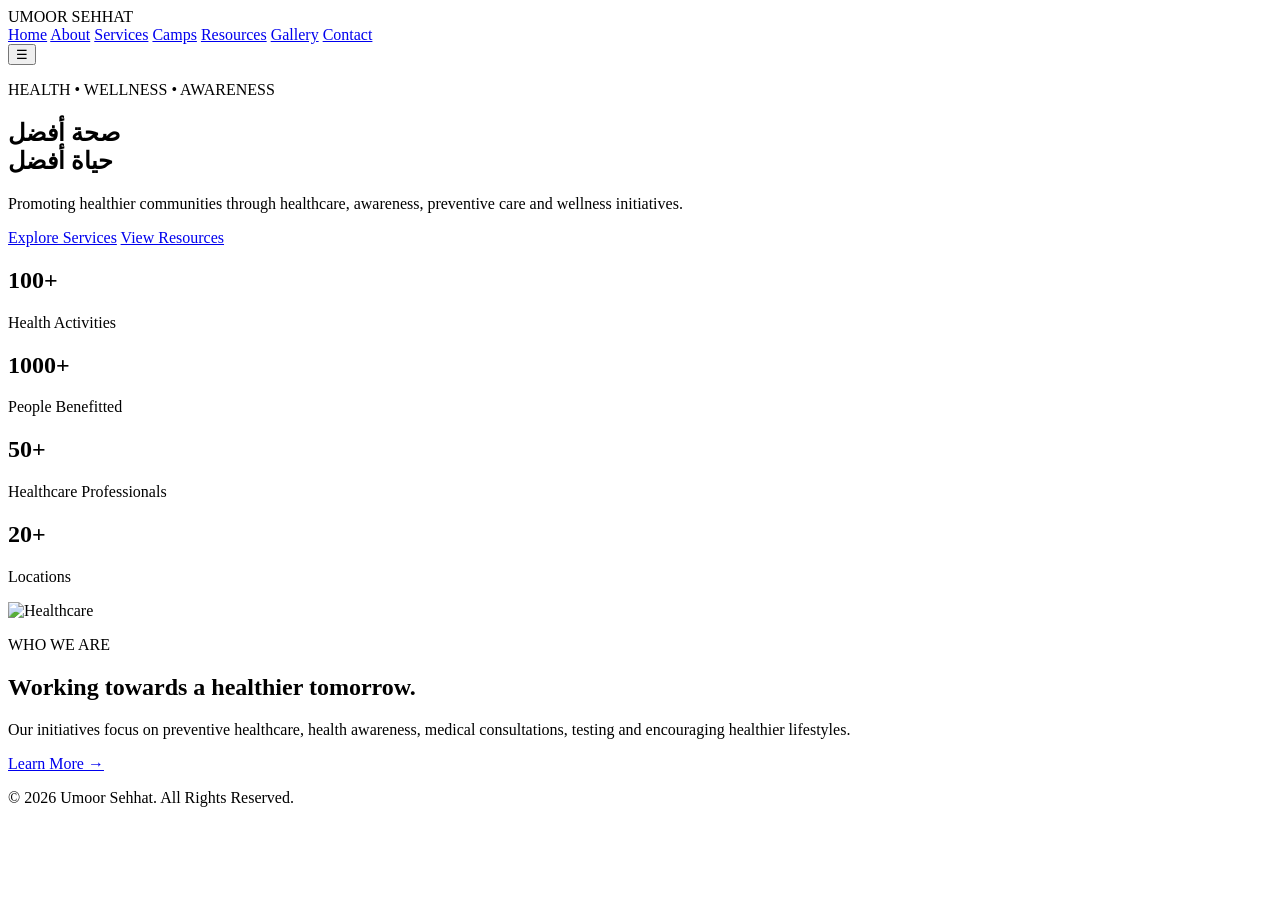
==== index.html @ 05c6ed6c "Add files via upload" ====
<!DOCTYPE html>
<html lang="en">
<head>
    <meta charset="UTF-8">
    <meta name="viewport" content="width=device-width, initial-scale=1.0">
    <title>Umoor Sehhat | Home</title>
    <link rel="stylesheet" href="../USCodes/New folder/style.css">
</head>

<body>

<header class="navbar">
    <div class="logo">UMOOR <span>SEHHAT</span></div>

    <nav>
        <a href="index.html" class="active">Home</a>
        <a href="about.html">About</a>
        <a href="services.html">Services</a>
        <a href="camps.html">Camps</a>
        <a href="resources.html">Resources</a>
        <a href="gallery.html">Gallery</a>
        <a href="contact.html">Contact</a>
    </nav>

    <button class="menu-btn" onclick="toggleMenu()">☰</button>
</header>

<section class="hero">

    <div class="hero-content">
        <p class="eyebrow">HEALTH • WELLNESS • AWARENESS</p>

        <h1>
            صحة أفضل   <br>
            <span>حياة أفضل</span>
        </h1>

        <p>
            Promoting healthier communities through healthcare,
            awareness, preventive care and wellness initiatives.
        </p>

        <div class="hero-buttons">
            <a href="services.html" class="btn">Explore Services</a>
            <a href="resources.html" class="btn btn-outline">View Resources</a>
        </div>
    </div>

</section>

<section class="stats">

    <div class="stat-card">
        <h2>100+</h2>
        <p>Health Activities</p>
    </div>

    <div class="stat-card">
        <h2>1000+</h2>
        <p>People Benefitted</p>
    </div>

    <div class="stat-card">
        <h2>50+</h2>
        <p>Healthcare Professionals</p>
    </div>

    <div class="stat-card">
        <h2>20+</h2>
        <p>Locations</p>
    </div>

</section>

<section class="intro">

    <div class="section-image">
        <img src="images/health.jpg" alt="Healthcare">
    </div>

    <div class="section-content">
        <p class="eyebrow">WHO WE ARE</p>

        <h2>Working towards a healthier tomorrow.</h2>

        <p>
            Our initiatives focus on preventive healthcare,
            health awareness, medical consultations, testing
            and encouraging healthier lifestyles.
        </p>

        <a href="about.html" class="text-link">
            Learn More →
        </a>
    </div>

</section>

<footer>
    <p>© 2026 Umoor Sehhat. All Rights Reserved.</p>
</footer>

<script src="../USCodes/New folder/style.css"></script>

</body>
</html>
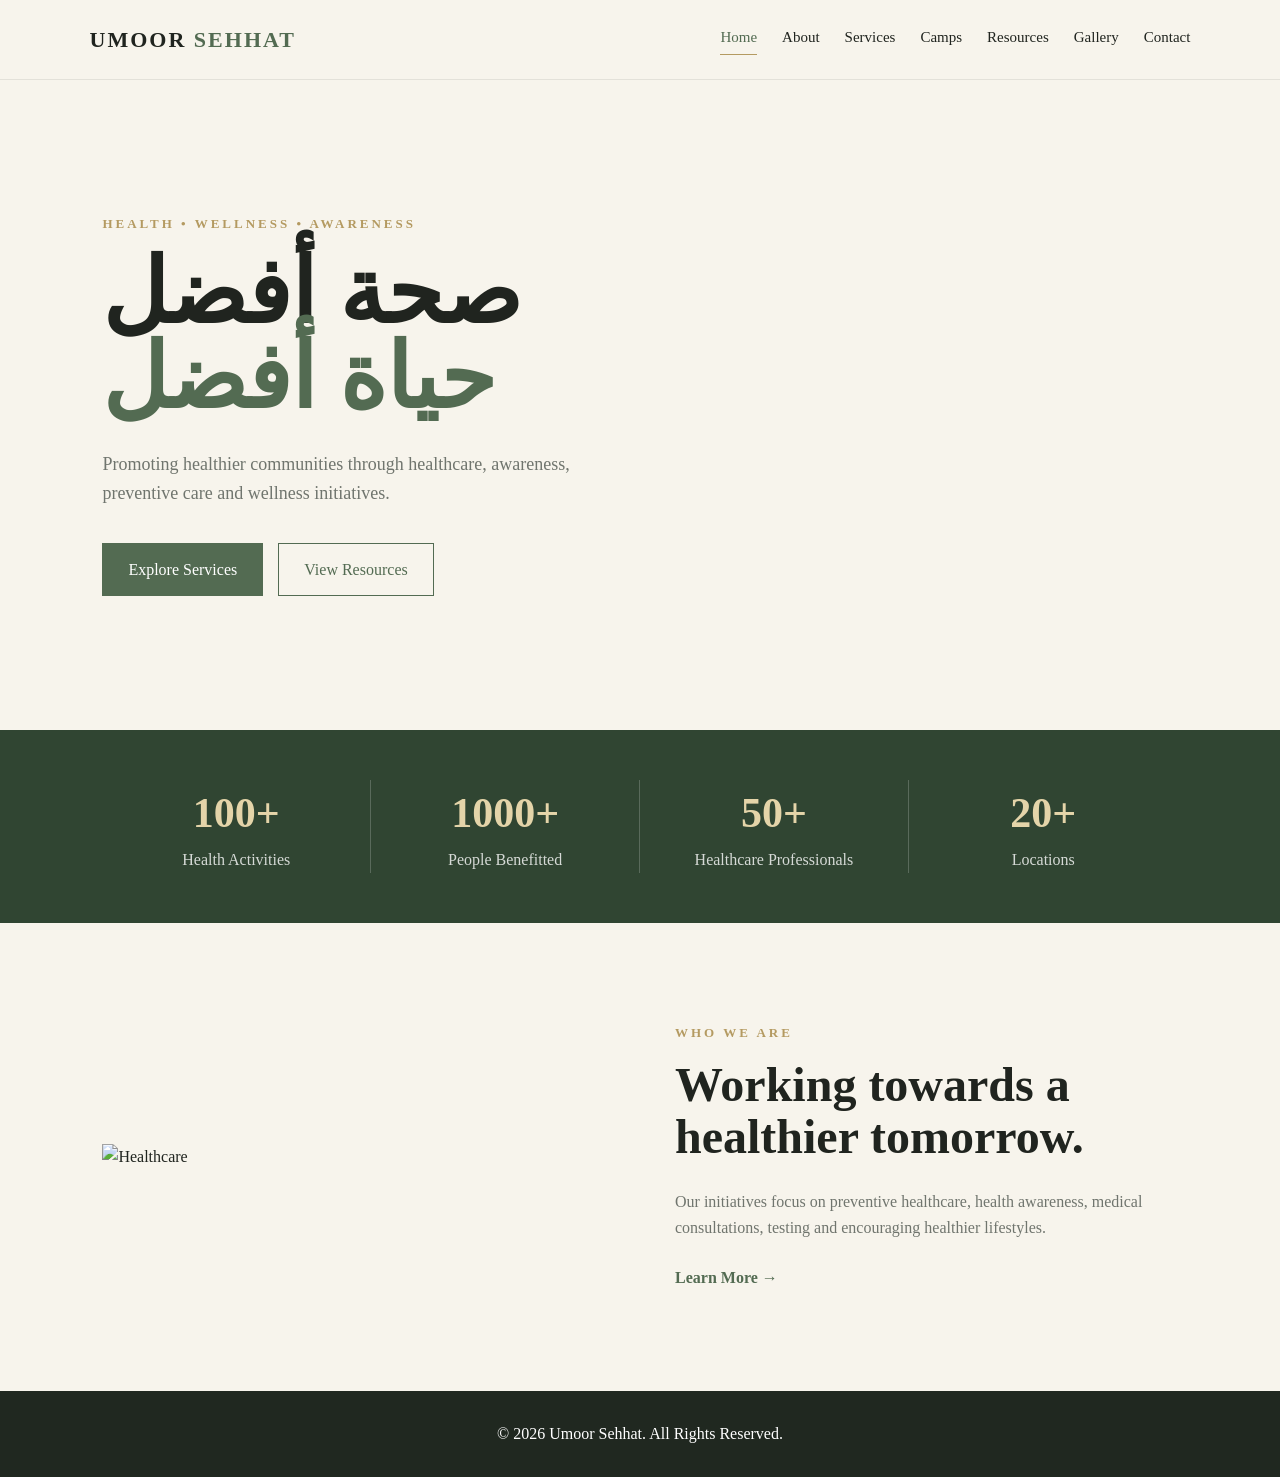
==== commit 134ceac7: "Add files via upload" ====
--- a/index.html
+++ b/index.html
@@ -4,7 +4,7 @@
     <meta charset="UTF-8">
     <meta name="viewport" content="width=device-width, initial-scale=1.0">
     <title>Umoor Sehhat | Home</title>
-    <link rel="stylesheet" href="../USCodes/New folder/style.css">
+    <link rel="stylesheet" href="New folder/style.css">
 </head>
 
 <body>
@@ -32,7 +32,7 @@
 
         <h1>
             صحة أفضل   <br>
-            <span>حياة أفضل</span>
+            <span>حياة أفضل </span>
         </h1>
 
         <p>
--- a/New folder/style.css
+++ b/New folder/style.css
@@ -0,0 +1,788 @@
+* {
+    margin: 0;
+    padding: 0;
+    box-sizing: border-box;
+}
+
+:root {
+    --green: #536b52;
+    --dark-green: #304532;
+    --sage: #dfe6d8;
+    --ivory: #f7f4ec;
+    --gold: #b49a61;
+    --black: #20241f;
+    --white: #ffffff;
+    --grey: #70756e;
+}
+
+body {
+    font-family: "Times New Roman", serif;
+    background: var(--ivory);
+    color: var(--black);
+    line-height: 1.6;
+}
+
+
+/* NAVBAR */
+
+.navbar {
+    height: 80px;
+    display: flex;
+    align-items: center;
+    justify-content: space-between;
+
+    padding: 0 7%;
+
+    background: rgba(247, 244, 236, 0.96);
+
+    position: sticky;
+    top: 0;
+    z-index: 1000;
+
+    border-bottom: 1px solid rgba(0,0,0,0.08);
+}
+
+.logo {
+    font-size: 22px;
+    letter-spacing: 2px;
+    font-weight: bold;
+}
+
+.logo span {
+    color: var(--green);
+}
+
+.navbar nav {
+    display: flex;
+    gap: 25px;
+}
+
+.navbar nav a {
+    text-decoration: none;
+    color: var(--black);
+
+    font-size: 15px;
+
+    padding-bottom: 5px;
+
+    transition: 0.3s;
+}
+
+.navbar nav a:hover,
+.navbar nav a.active {
+    color: var(--green);
+    border-bottom: 1px solid var(--gold);
+}
+
+.menu-btn {
+    display: none;
+
+    background: none;
+    border: none;
+
+    font-size: 25px;
+}
+
+
+/* HERO */
+
+.hero {
+    min-height: 650px;
+
+    display: flex;
+    align-items: center;
+
+    padding: 80px 8%;
+
+    background:
+        linear-gradient(
+            90deg,
+            rgba(247,244,236,0.98),
+            rgba(247,244,236,0.65),
+            rgba(247,244,236,0.1)
+        ),
+        url("../images/hero.jpg");
+
+    background-size: cover;
+    background-position: center;
+}
+
+.hero-content {
+    max-width: 650px;
+}
+
+.eyebrow {
+    color: var(--gold);
+
+    font-size: 13px;
+
+    letter-spacing: 3px;
+
+    margin-bottom: 15px;
+
+    font-weight: bold;
+}
+
+.hero h1 {
+    font-size: clamp(55px, 7vw, 95px);
+
+    line-height: 0.95;
+
+    margin-bottom: 30px;
+}
+
+.hero h1 span {
+    color: var(--green);
+}
+
+.hero-content > p:not(.eyebrow) {
+    max-width: 520px;
+
+    font-size: 18px;
+
+    color: var(--grey);
+
+    margin-bottom: 35px;
+}
+
+
+/* BUTTONS */
+
+.hero-buttons {
+    display: flex;
+    gap: 15px;
+}
+
+.btn {
+    display: inline-block;
+
+    background: var(--green);
+
+    color: white;
+
+    text-decoration: none;
+
+    padding: 13px 25px;
+
+    border: 1px solid var(--green);
+
+    cursor: pointer;
+
+    transition: 0.3s;
+}
+
+.btn:hover {
+    background: var(--dark-green);
+}
+
+.btn-outline {
+    background: transparent;
+    color: var(--green);
+}
+
+.btn-outline:hover {
+    color: white;
+}
+
+.small-btn {
+    padding: 8px 16px;
+
+    font-size: 14px;
+}
+
+
+/* STATS */
+
+.stats {
+    display: grid;
+
+    grid-template-columns: repeat(4, 1fr);
+
+    padding: 50px 8%;
+
+    background: var(--dark-green);
+
+    color: white;
+}
+
+.stat-card {
+    text-align: center;
+
+    border-right: 1px solid rgba(255,255,255,0.2);
+}
+
+.stat-card:last-child {
+    border-right: none;
+}
+
+.stat-card h2 {
+    font-size: 42px;
+
+    color: #e4d4a9;
+}
+
+.stat-card p {
+    opacity: 0.8;
+}
+
+
+/* INTRO */
+
+.intro {
+    display: grid;
+
+    grid-template-columns: 1fr 1fr;
+
+    gap: 70px;
+
+    padding: 100px 8%;
+
+    align-items: center;
+}
+
+.section-image img {
+    width: 100%;
+
+    height: 500px;
+
+    object-fit: cover;
+}
+
+.section-content h2 {
+    font-size: 48px;
+
+    line-height: 1.1;
+
+    margin-bottom: 25px;
+}
+
+.section-content p:not(.eyebrow) {
+    color: var(--grey);
+
+    margin-bottom: 25px;
+}
+
+.text-link {
+    color: var(--green);
+
+    text-decoration: none;
+
+    font-weight: bold;
+}
+
+
+/* PAGE HEADER */
+
+.page-header {
+    text-align: center;
+
+    padding: 110px 20px 80px;
+
+    background: var(--sage);
+}
+
+.page-header h1 {
+    font-size: 65px;
+
+    line-height: 1;
+
+    margin-bottom: 20px;
+}
+
+.page-header p:last-child {
+    color: var(--grey);
+
+    font-size: 18px;
+}
+
+
+/* ABOUT */
+
+.about-section {
+    display: grid;
+
+    grid-template-columns: 1.5fr 1fr;
+
+    gap: 80px;
+
+    padding: 100px 10%;
+}
+
+.about-section h2 {
+    font-size: 48px;
+
+    line-height: 1.1;
+
+    margin-bottom: 25px;
+}
+
+.about-section p {
+    color: var(--grey);
+
+    margin-bottom: 20px;
+}
+
+.mission-box {
+    background: white;
+
+    padding: 40px;
+
+    border-top: 4px solid var(--gold);
+
+    box-shadow: 0 10px 40px rgba(0,0,0,0.06);
+}
+
+.mission-box h3 {
+    font-size: 28px;
+
+    margin-bottom: 20px;
+}
+
+.mission-box li {
+    list-style: none;
+
+    padding: 12px 0;
+
+    border-bottom: 1px solid #ddd;
+}
+
+
+/* SERVICE CARDS */
+
+.cards-section {
+    display: grid;
+
+    grid-template-columns: repeat(3, 1fr);
+
+    gap: 25px;
+
+    padding: 90px 8%;
+}
+
+.service-card {
+    background: white;
+
+    padding: 40px;
+
+    min-height: 250px;
+
+    transition: 0.3s;
+
+    border-bottom: 3px solid transparent;
+}
+
+.service-card:hover {
+    transform: translateY(-8px);
+
+    border-bottom-color: var(--gold);
+
+    box-shadow: 0 15px 40px rgba(0,0,0,0.08);
+}
+
+.icon {
+    font-size: 35px;
+
+    margin-bottom: 20px;
+}
+
+.service-card h3 {
+    font-size: 25px;
+
+    margin-bottom: 10px;
+}
+
+.service-card p {
+    color: var(--grey);
+}
+
+
+/* CAMPS */
+
+.camp-grid {
+    display: grid;
+
+    grid-template-columns: repeat(3, 1fr);
+
+    gap: 25px;
+
+    padding: 90px 8%;
+}
+
+.camp-card {
+    background: white;
+
+    overflow: hidden;
+
+    transition: 0.3s;
+}
+
+.camp-card:hover {
+    transform: translateY(-8px);
+}
+
+.camp-card img {
+    width: 100%;
+
+    height: 270px;
+
+    object-fit: cover;
+}
+
+.camp-content {
+    padding: 30px;
+}
+
+.camp-content span {
+    color: var(--gold);
+
+    font-size: 12px;
+
+    letter-spacing: 2px;
+}
+
+.camp-content h3 {
+    font-size: 27px;
+
+    margin: 10px 0;
+}
+
+.camp-content p {
+    color: var(--grey);
+
+    margin-bottom: 15px;
+}
+
+
+/* IMPACT */
+
+.numbers-section {
+    padding: 90px 8%;
+
+    background: var(--dark-green);
+
+    color: white;
+
+    text-align: center;
+}
+
+.numbers-section > h2 {
+    font-size: 45px;
+
+    margin-bottom: 50px;
+}
+
+.impact-grid {
+    display: grid;
+
+    grid-template-columns: repeat(4, 1fr);
+}
+
+.impact-grid h2 {
+    color: #e4d4a9;
+
+    font-size: 45px;
+}
+
+
+/* RESOURCES */
+
+.resources {
+    max-width: 1000px;
+
+    margin: auto;
+
+    padding: 80px 20px;
+}
+
+.resource-card {
+    display: flex;
+
+    align-items: center;
+
+    gap: 25px;
+
+    background: white;
+
+    padding: 30px;
+
+    margin-bottom: 20px;
+
+    box-shadow: 0 8px 30px rgba(0,0,0,0.05);
+}
+
+.pdf-icon {
+    min-width: 65px;
+
+    height: 75px;
+
+    display: flex;
+
+    align-items: center;
+
+    justify-content: center;
+
+    background: var(--sage);
+
+    color: var(--green);
+
+    font-weight: bold;
+
+    border: 1px solid var(--green);
+}
+
+.resource-card h3 {
+    font-size: 24px;
+}
+
+.resource-card p {
+    color: var(--grey);
+
+    margin-bottom: 12px;
+}
+
+.download-link {
+    color: var(--green);
+
+    margin-left: 15px;
+
+    text-decoration: none;
+}
+
+.pdf-viewer {
+    padding: 50px 8% 100px;
+}
+
+.pdf-viewer h2 {
+    font-size: 40px;
+}
+
+.pdf-viewer p {
+    color: var(--grey);
+
+    margin-bottom: 25px;
+}
+
+.pdf-viewer iframe {
+    border: none;
+
+    box-shadow: 0 10px 40px rgba(0,0,0,0.1);
+}
+
+
+/* GALLERY */
+
+.gallery {
+    padding: 90px 8%;
+
+    display: grid;
+
+    grid-template-columns: repeat(4, 1fr);
+
+    gap: 15px;
+}
+
+.gallery img {
+    width: 100%;
+
+    height: 280px;
+
+    object-fit: cover;
+
+    transition: 0.3s;
+}
+
+.gallery img:hover {
+    transform: scale(1.03);
+}
+
+
+/* CONTACT */
+
+.contact-section {
+    display: grid;
+
+    grid-template-columns: 1fr 1fr;
+
+    gap: 80px;
+
+    padding: 100px 10%;
+}
+
+.contact-info h2 {
+    font-size: 50px;
+
+    margin-bottom: 20px;
+}
+
+.contact-info > p {
+    color: var(--grey);
+
+    margin-bottom: 40px;
+}
+
+.contact-item {
+    margin-bottom: 25px;
+}
+
+.contact-item strong {
+    color: var(--green);
+}
+
+.contact-item p {
+    color: var(--grey);
+}
+
+.contact-form {
+    background: white;
+
+    padding: 40px;
+
+    box-shadow: 0 10px 40px rgba(0,0,0,0.06);
+}
+
+.contact-form label {
+    display: block;
+
+    margin-bottom: 5px;
+
+    font-weight: bold;
+}
+
+.contact-form input,
+.contact-form textarea {
+    width: 100%;
+
+    padding: 13px;
+
+    margin-bottom: 20px;
+
+    border: 1px solid #ddd;
+
+    background: var(--ivory);
+
+    font-family: inherit;
+
+    font-size: 15px;
+}
+
+.contact-form textarea {
+    resize: vertical;
+}
+
+
+/* FOOTER */
+
+footer {
+    background: #202820;
+
+    color: white;
+
+    text-align: center;
+
+    padding: 30px;
+}
+
+
+/* MOBILE */
+
+@media (max-width: 900px) {
+
+    .navbar nav {
+        display: none;
+
+        position: absolute;
+
+        top: 80px;
+        left: 0;
+
+        width: 100%;
+
+        background: var(--ivory);
+
+        flex-direction: column;
+
+        padding: 25px;
+    }
+
+    .navbar nav.show {
+        display: flex;
+    }
+
+    .menu-btn {
+        display: block;
+    }
+
+    .stats {
+        grid-template-columns: repeat(2, 1fr);
+
+        gap: 30px;
+    }
+
+    .stat-card {
+        border: none;
+    }
+
+    .intro,
+    .about-section,
+    .contact-section {
+        grid-template-columns: 1fr;
+    }
+
+    .cards-section,
+    .camp-grid {
+        grid-template-columns: repeat(2, 1fr);
+    }
+
+    .gallery {
+        grid-template-columns: repeat(2, 1fr);
+    }
+
+    .impact-grid {
+        grid-template-columns: repeat(2, 1fr);
+
+        gap: 30px;
+    }
+
+}
+
+
+@media (max-width: 600px) {
+
+    .hero {
+        min-height: 600px;
+
+        padding: 60px 7%;
+    }
+
+    .hero h1 {
+        font-size: 55px;
+    }
+
+    .hero-buttons {
+        flex-direction: column;
+    }
+
+    .stats {
+        grid-template-columns: 1fr 1fr;
+    }
+
+    .cards-section,
+    .camp-grid,
+    .gallery {
+        grid-template-columns: 1fr;
+    }
+
+    .page-header h1 {
+        font-size: 48px;
+    }
+
+    .section-content h2,
+    .about-section h2 {
+        font-size: 38px;
+    }
+
+    .resource-card {
+        align-items: flex-start;
+    }
+
+}
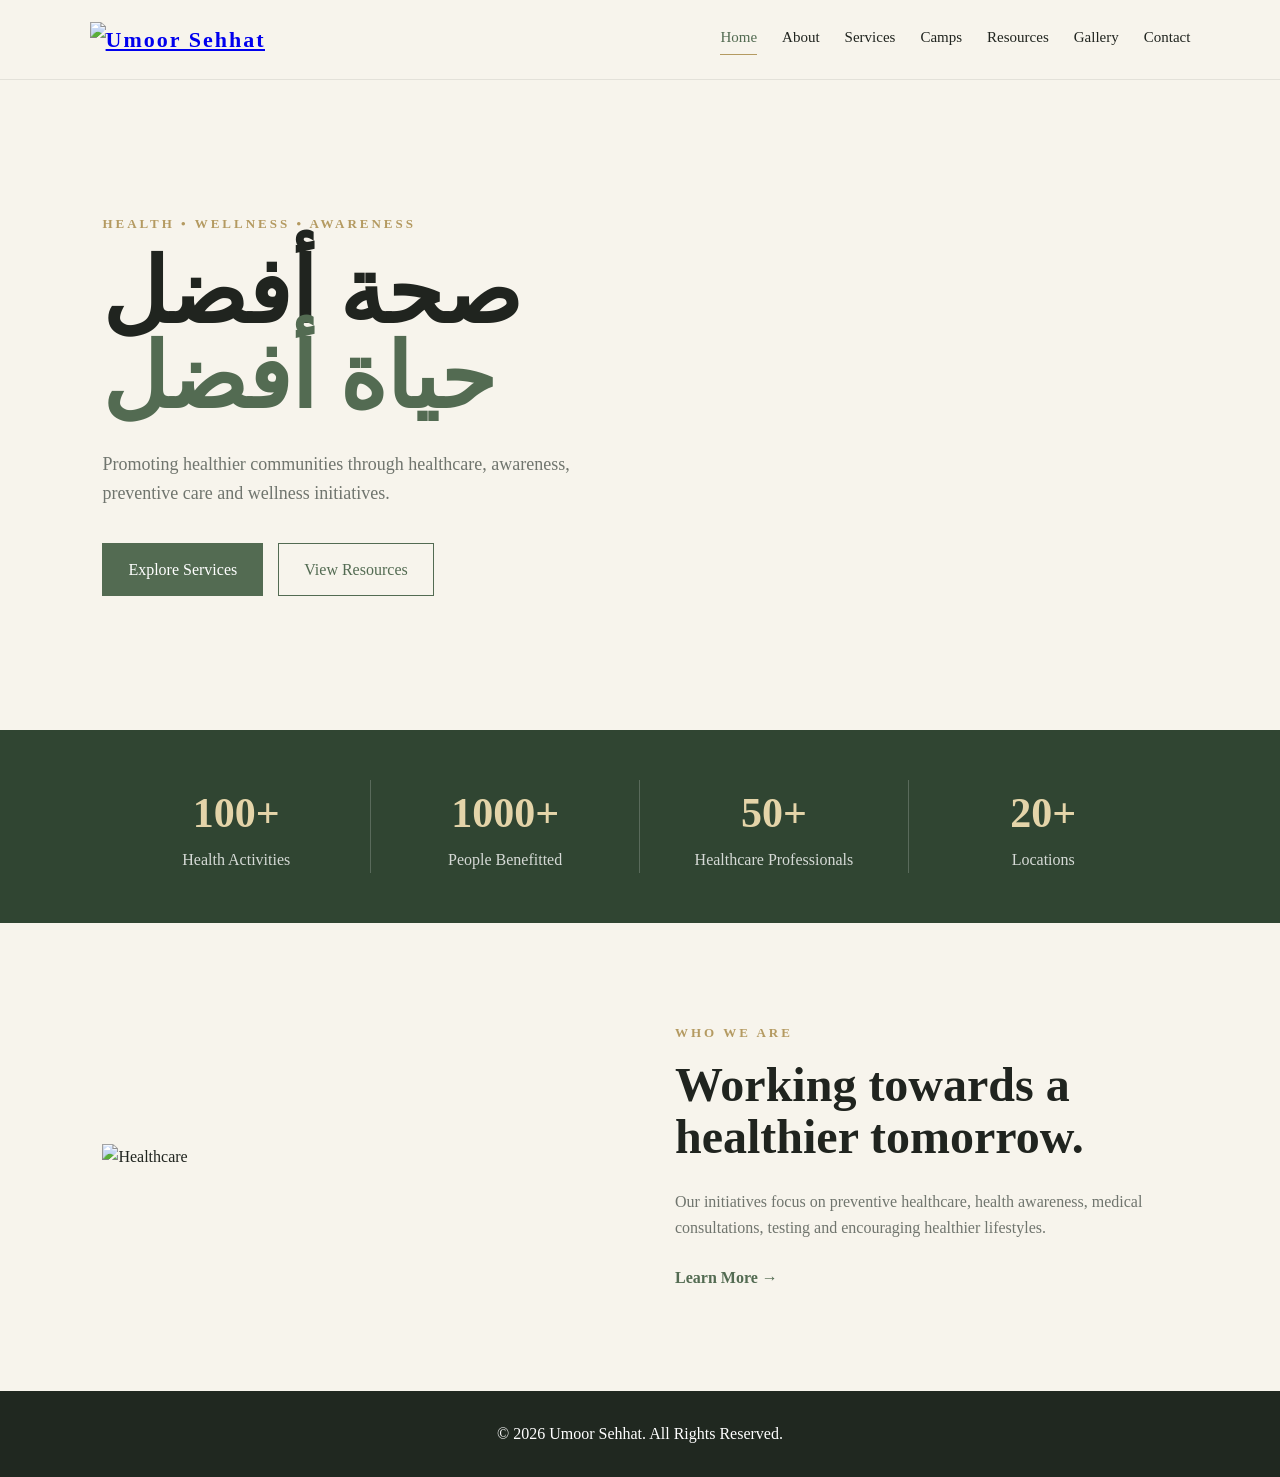
==== commit 7cfc89dc: "Add files via upload" ====
--- a/index.html
+++ b/index.html
@@ -10,7 +10,9 @@
 <body>
 
 <header class="navbar">
-    <div class="logo">UMOOR <span>SEHHAT</span></div>
+   <a href="index.html" class="logo"> <img src="Images/Logo.png" width="100"
+    height="100" alt="Umoor Sehhat">
+</a>
 
     <nav>
         <a href="index.html" class="active">Home</a>
@@ -75,7 +77,7 @@
 <section class="intro">
 
     <div class="section-image">
-        <img src="images/health.jpg" alt="Healthcare">
+        <img src="Images/UShelp.jpg" alt="Healthcare">
     </div>
 
     <div class="section-content">
@@ -100,7 +102,7 @@
     <p>© 2026 Umoor Sehhat. All Rights Reserved.</p>
 </footer>
 
-<script src="../USCodes/New folder/style.css"></script>
+<script src="New folder/script.jsSS"></script>
 
 </body>
 </html>
